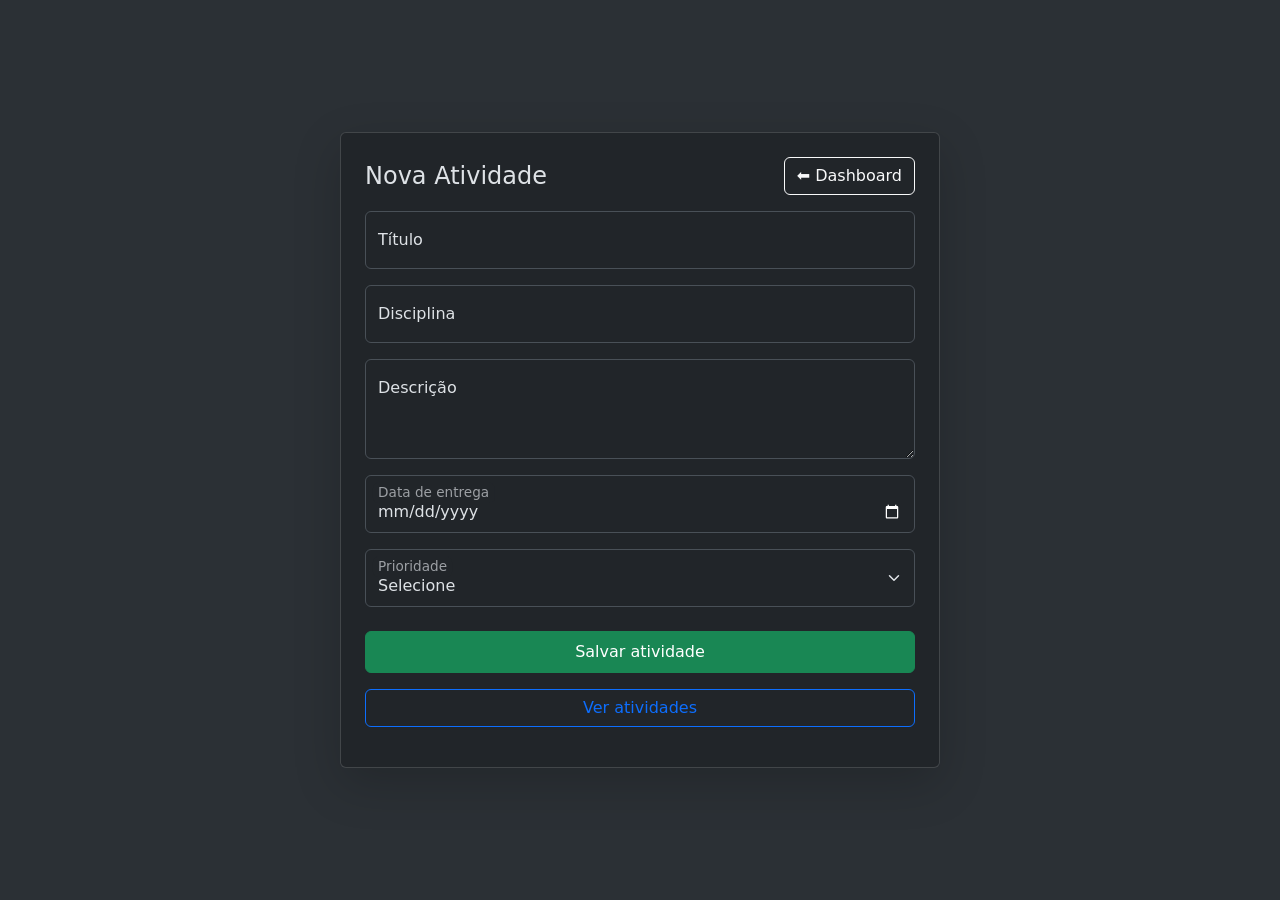
==== atividade.html @ e80ab1e5 "Add files via upload" ====
<!DOCTYPE html>
<html lang="pt-br" data-bs-theme="dark">
<head>
<meta charset="UTF-8">
<meta name="viewport" content="width=device-width, initial-scale=1.0">

<link href="https://cdn.jsdelivr.net/npm/bootstrap@5.3/dist/css/bootstrap.min.css" rel="stylesheet">

<title>Nova Atividade</title>

<style>
.card{
    max-width: 600px;
    margin: auto;
}
</style>

</head>

<body class="bg-body-tertiary d-flex align-items-center" style="min-height:100vh;">

<div class="container">

  <div class="card shadow-lg p-4">

    <!-- TOPO -->
    <div class="d-flex justify-content-between align-items-center mb-3">
      <h4 class="mb-0">Nova Atividade</h4>
      <a href="dashboard.html" class="btn btn-outline-light">⬅ Dashboard</a>
    </div>

    <!-- FORM -->
    <form onsubmit="salvarAtividade(event)">

      <div class="form-floating mb-3">
        <input type="text" class="form-control" id="titulo" placeholder="Título" required>
        <label for="titulo">Título</label>
      </div>

      <div class="form-floating mb-3">
        <input type="text" class="form-control" id="disciplina" placeholder="Disciplina" required>
        <label for="disciplina">Disciplina</label>
      </div>

      <div class="form-floating mb-3">
        <textarea class="form-control" id="descricao" placeholder="Descrição" style="height:100px"></textarea>
        <label for="descricao">Descrição</label>
      </div>

      <div class="form-floating mb-3">
        <input type="date" class="form-control" id="dataEntrega" required>
        <label for="dataEntrega">Data de entrega</label>
      </div>

      <div class="form-floating mb-4">
        <select class="form-select" id="prioridade" required>
          <option value="">Selecione</option>
          <option value="alta">Alta</option>
          <option value="media">Média</option>
          <option value="baixa">Baixa</option>
        </select>
        <label for="prioridade">Prioridade</label>
      </div>

      <button class="btn btn-success w-100 py-2">Salvar atividade</button>

      <!-- BOTÃO EXTRA -->
      <p class="mt-3 text-center">
        <a href="dashboard.html" class="btn btn-outline-primary w-100">Ver atividades</a>
      </p>

    </form>

  </div>

</div>

<script>
let editIndex = localStorage.getItem("editarIndex");

window.onload = function(){
    if(editIndex !== null){
        let atividades = JSON.parse(localStorage.getItem("atividades")) || [];
        let atividade = atividades[editIndex];

        document.getElementById("titulo").value = atividade.titulo;
        document.getElementById("disciplina").value = atividade.disciplina;
        document.getElementById("descricao").value = atividade.descricao;
        document.getElementById("dataEntrega").value = atividade.data;
        document.getElementById("prioridade").value = atividade.prioridade;

        document.querySelector("h4").innerText = "Editar Atividade";
    }
}

function salvarAtividade(event){
    event.preventDefault();

    let atividades = JSON.parse(localStorage.getItem("atividades")) || [];

    const atividade = {
        titulo: document.getElementById("titulo").value,
        disciplina: document.getElementById("disciplina").value,
        descricao: document.getElementById("descricao").value,
        data: document.getElementById("dataEntrega").value,
        prioridade: document.getElementById("prioridade").value
    };

    if(editIndex !== null){
        atividades[editIndex] = atividade;
        localStorage.removeItem("editarIndex");
        alert("Atividade atualizada com sucesso!");
    } else {
        atividades.push(atividade);
        alert("Atividade cadastrada com sucesso!");
    }

    localStorage.setItem("atividades", JSON.stringify(atividades));

    window.location.href = "dashboard.html";
}
</script>

</body>
</html>
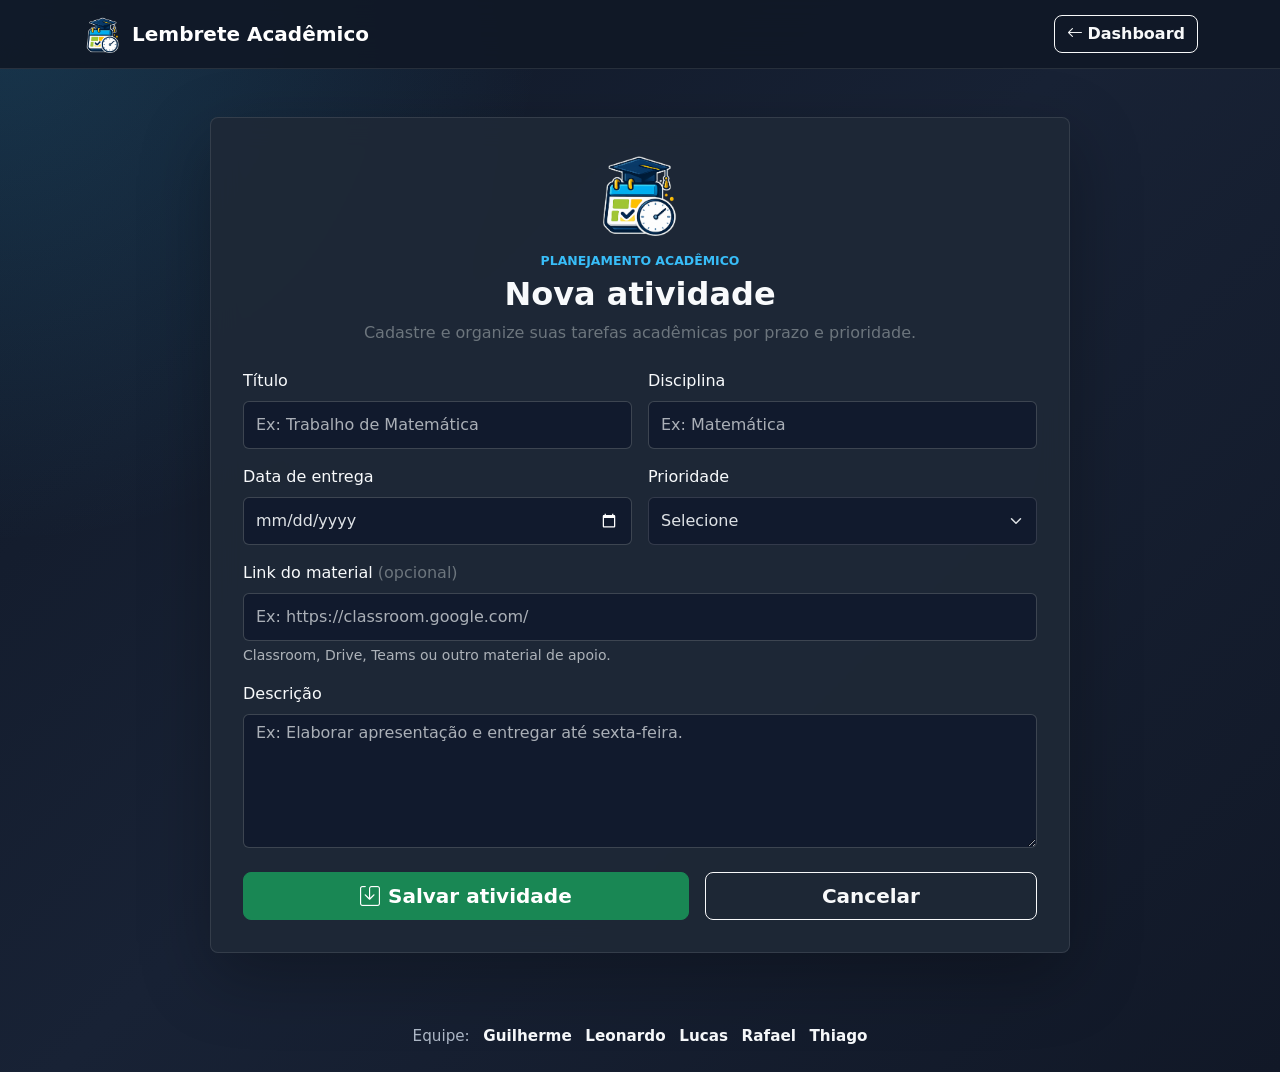
==== commit c62ccf29: "Add files via upload" ====
--- a/atividade.html
+++ b/atividade.html
@@ -1,125 +1,64 @@
-<!DOCTYPE html>
-<html lang="pt-br" data-bs-theme="dark">
-<head>
-<meta charset="UTF-8">
-<meta name="viewport" content="width=device-width, initial-scale=1.0">
+﻿<!DOCTYPE html>
+<html lang="pt-br" data-bs-theme="dark">
+<head>
+  <meta charset="UTF-8">
+  <meta name="viewport" content="width=device-width, initial-scale=1.0">
+  <title>Atividade | Sistema de Lembrete Acadêmico</title>
+  <link href="https://cdn.jsdelivr.net/npm/bootstrap@5.3.3/dist/css/bootstrap.min.css" rel="stylesheet">
+  <link href="https://cdn.jsdelivr.net/npm/bootstrap-icons@1.11.3/font/bootstrap-icons.min.css" rel="stylesheet">
+  <link href="style.css" rel="stylesheet">
+</head>
+<body class="app-page activity-page">
+  <nav class="navbar app-navbar"><div class="container-xl"><a class="navbar-brand d-flex align-items-center gap-2" href="dashboard.html"><img src="logo-icon.png" class="nav-logo" alt="Sistema de Lembrete Acadêmico"><span class="fw-bold">Lembrete Acadêmico</span></a><a href="dashboard.html" class="btn btn-outline-light"><i class="bi bi-arrow-left me-1"></i>Dashboard</a></div></nav>
+  <main class="container py-4 py-lg-5">
+    <section class="form-panel mx-auto">
+      <div class="text-center mb-4"><img src="logo-icon.png" class="form-logo mb-3" alt="Sistema de Lembrete Acadêmico"><p class="section-kicker mb-1">Planejamento acadêmico</p><h1 class="h2 fw-bold mb-2" id="tituloPagina">Nova atividade</h1><p class="text-secondary mb-0">Cadastre e organize suas tarefas acadêmicas por prazo e prioridade.</p></div>
+      <form id="formAtividade" class="needs-validation" novalidate>
+        <div class="row g-3">
+          <div class="col-md-6"><label class="form-label" for="titulo">Título</label><input type="text" class="form-control" id="titulo" placeholder="Ex: Trabalho de Matemática" required><div class="invalid-feedback">Informe o título da atividade.</div></div>
+          <div class="col-md-6"><label class="form-label" for="disciplina">Disciplina</label><input type="text" class="form-control" id="disciplina" placeholder="Ex: Matemática" required><div class="invalid-feedback">Informe a disciplina.</div></div>
+          <div class="col-md-6"><label class="form-label" for="data">Data de entrega</label><input type="date" class="form-control" id="data" required><div class="invalid-feedback">Informe a data de entrega.</div></div>
+          <div class="col-md-6"><label class="form-label" for="prioridade">Prioridade</label><select class="form-select" id="prioridade" required><option value="">Selecione</option><option value="Alta">Alta</option><option value="Média">Média</option><option value="Baixa">Baixa</option></select><div class="invalid-feedback">Selecione a prioridade.</div></div>
+          <div class="col-12"><label class="form-label" for="link">Link do material <span class="text-secondary">(opcional)</span></label><input type="url" class="form-control" id="link" placeholder="Ex: https://classroom.google.com/"><div class="form-text">Classroom, Drive, Teams ou outro material de apoio.</div></div>
+          <div class="col-12"><label class="form-label" for="descricao">Descrição</label><textarea class="form-control" id="descricao" rows="5" placeholder="Ex: Elaborar apresentação e entregar até sexta-feira." required></textarea><div class="invalid-feedback">Descreva a atividade.</div></div>
+        </div>
+        <div class="d-flex flex-column flex-sm-row gap-3 mt-4"><button type="submit" class="btn btn-success btn-lg flex-fill"><i class="bi bi-save me-2"></i>Salvar atividade</button><a href="dashboard.html" class="btn btn-outline-light btn-lg flex-fill">Cancelar</a></div>
+      </form>
+    </section>
+  </main>
+  <footer class="team-footer container-xl py-4">
+    <span>Equipe:</span>
+    <strong>Guilherme</strong>
+    <strong>Leonardo</strong>
+    <strong>Lucas</strong>
+    <strong>Rafael</strong>
+    <strong>Thiago</strong>
+  </footer>
+  <div class="modal fade" id="confirmarDataModal" tabindex="-1" aria-labelledby="confirmarDataTitulo" aria-hidden="true">
+    <div class="modal-dialog modal-dialog-centered">
+      <div class="modal-content">
+        <div class="modal-header border-secondary">
+          <h2 class="modal-title h5" id="confirmarDataTitulo"><i class="bi bi-exclamation-triangle text-warning me-2"></i>Confirmar data anterior</h2>
+          <button type="button" class="btn-close" data-bs-dismiss="modal" aria-label="Fechar"></button>
+        </div>
+        <div class="modal-body">
+          A data escolhida é anterior à data de hoje. Deseja manter essa data mesmo assim?
+        </div>
+        <div class="modal-footer border-secondary">
+          <button type="button" class="btn btn-outline-light" id="corrigirDataBtn">Corrigir data</button>
+          <button type="button" class="btn btn-warning" id="manterDataBtn">Manter mesmo assim</button>
+        </div>
+      </div>
+    </div>
+  </div>
+  <div class="toast-container position-fixed top-0 end-0 p-3" id="toastContainer"></div>
+  <script src="https://cdn.jsdelivr.net/npm/bootstrap@5.3.3/dist/js/bootstrap.bundle.min.js"></script>
+  <script src="js/app.js"></script>
+  <script src="js/activity.js"></script>
+</body>
+</html>
 
-<link href="https://cdn.jsdelivr.net/npm/bootstrap@5.3/dist/css/bootstrap.min.css" rel="stylesheet">
 
-<title>Nova Atividade</title>
 
-<style>
-.card{
-    max-width: 600px;
-    margin: auto;
-}
-</style>
 
-</head>
 
-<body class="bg-body-tertiary d-flex align-items-center" style="min-height:100vh;">
-
-<div class="container">
-
-  <div class="card shadow-lg p-4">
-
-    <!-- TOPO -->
-    <div class="d-flex justify-content-between align-items-center mb-3">
-      <h4 class="mb-0">Nova Atividade</h4>
-      <a href="dashboard.html" class="btn btn-outline-light">⬅ Dashboard</a>
-    </div>
-
-    <!-- FORM -->
-    <form onsubmit="salvarAtividade(event)">
-
-      <div class="form-floating mb-3">
-        <input type="text" class="form-control" id="titulo" placeholder="Título" required>
-        <label for="titulo">Título</label>
-      </div>
-
-      <div class="form-floating mb-3">
-        <input type="text" class="form-control" id="disciplina" placeholder="Disciplina" required>
-        <label for="disciplina">Disciplina</label>
-      </div>
-
-      <div class="form-floating mb-3">
-        <textarea class="form-control" id="descricao" placeholder="Descrição" style="height:100px"></textarea>
-        <label for="descricao">Descrição</label>
-      </div>
-
-      <div class="form-floating mb-3">
-        <input type="date" class="form-control" id="dataEntrega" required>
-        <label for="dataEntrega">Data de entrega</label>
-      </div>
-
-      <div class="form-floating mb-4">
-        <select class="form-select" id="prioridade" required>
-          <option value="">Selecione</option>
-          <option value="alta">Alta</option>
-          <option value="media">Média</option>
-          <option value="baixa">Baixa</option>
-        </select>
-        <label for="prioridade">Prioridade</label>
-      </div>
-
-      <button class="btn btn-success w-100 py-2">Salvar atividade</button>
-
-      <!-- BOTÃO EXTRA -->
-      <p class="mt-3 text-center">
-        <a href="dashboard.html" class="btn btn-outline-primary w-100">Ver atividades</a>
-      </p>
-
-    </form>
-
-  </div>
-
-</div>
-
-<script>
-let editIndex = localStorage.getItem("editarIndex");
-
-window.onload = function(){
-    if(editIndex !== null){
-        let atividades = JSON.parse(localStorage.getItem("atividades")) || [];
-        let atividade = atividades[editIndex];
-
-        document.getElementById("titulo").value = atividade.titulo;
-        document.getElementById("disciplina").value = atividade.disciplina;
-        document.getElementById("descricao").value = atividade.descricao;
-        document.getElementById("dataEntrega").value = atividade.data;
-        document.getElementById("prioridade").value = atividade.prioridade;
-
-        document.querySelector("h4").innerText = "Editar Atividade";
-    }
-}
-
-function salvarAtividade(event){
-    event.preventDefault();
-
-    let atividades = JSON.parse(localStorage.getItem("atividades")) || [];
-
-    const atividade = {
-        titulo: document.getElementById("titulo").value,
-        disciplina: document.getElementById("disciplina").value,
-        descricao: document.getElementById("descricao").value,
-        data: document.getElementById("dataEntrega").value,
-        prioridade: document.getElementById("prioridade").value
-    };
-
-    if(editIndex !== null){
-        atividades[editIndex] = atividade;
-        localStorage.removeItem("editarIndex");
-        alert("Atividade atualizada com sucesso!");
-    } else {
-        atividades.push(atividade);
-        alert("Atividade cadastrada com sucesso!");
-    }
-
-    localStorage.setItem("atividades", JSON.stringify(atividades));
-
-    window.location.href = "dashboard.html";
-}
-</script>
-
-</body>
-</html>
--- a/style.css
+++ b/style.css
@@ -0,0 +1,201 @@
+﻿:root {
+  --app-bg: #111827;
+  --app-surface: #1f2937;
+  --app-border: rgba(255, 255, 255, 0.1);
+  --app-text: #f8fafc;
+  --app-muted: #aeb8c7;
+  --app-primary: #38bdf8;
+  --app-success: #22c55e;
+  --app-warning: #f59e0b;
+  --app-danger: #ef4444;
+}
+* { box-sizing: border-box; }
+body {
+  min-height: 100vh;
+  color: var(--app-text);
+  background: radial-gradient(circle at top left, rgba(56, 189, 248, 0.18), transparent 34rem), linear-gradient(135deg, #101827 0%, #182235 48%, #111827 100%);
+}
+body.auth-page { display: flex; align-items: center; }
+.auth-shell { width: 100%; max-width: 1040px; padding-block: 2rem; }
+.auth-card, .hero-panel, .panel-card, .metric-card, .form-panel, .activity-card, .progress-card {
+  border: 1px solid var(--app-border);
+  background: rgba(31, 41, 55, 0.92);
+  box-shadow: 0 24px 70px rgba(0, 0, 0, 0.28);
+  backdrop-filter: blur(14px);
+}
+.auth-card { width: min(100%, 460px); margin-inline: auto; padding: clamp(1.5rem, 4vw, 2.5rem); border-radius: 8px; }
+.auth-card-wide { width: min(100%, 620px); }
+.brand-logo { width: 132px; height: 116px; object-fit: contain; object-position: center; border-radius: 8px; }
+.brand-kicker, .section-kicker { color: var(--app-primary); font-size: 0.78rem; font-weight: 700; letter-spacing: 0; text-transform: uppercase; }
+.form-control, .form-select { min-height: 48px; border-color: rgba(255, 255, 255, 0.14); background-color: rgba(15, 23, 42, 0.72); }
+.form-control:focus, .form-select:focus { border-color: var(--app-primary); box-shadow: 0 0 0 0.25rem rgba(56, 189, 248, 0.18); }
+.btn { font-weight: 700; border-radius: 8px; }
+.app-navbar { border-bottom: 1px solid var(--app-border); background: rgba(17, 24, 39, 0.92); backdrop-filter: blur(16px); }
+.nav-logo { width: 42px; height: 42px; border-radius: 8px; object-fit: contain; object-position: center; }
+.hero-panel, .panel-card, .form-panel { border-radius: 8px; padding: clamp(1.25rem, 3vw, 2rem); }
+.display-title { font-size: clamp(2rem, 4vw, 3.5rem); font-weight: 800; line-height: 1.05; }
+.progress-card { border-radius: 8px; padding: 1.25rem; background: rgba(15, 23, 42, 0.56); }
+.progress { height: 0.9rem; background-color: rgba(255, 255, 255, 0.12); }
+.metric-card { min-height: 150px; display: grid; align-content: center; gap: 0.25rem; padding: 1.25rem; border-radius: 8px; }
+.metric-card strong { font-size: clamp(1.8rem, 4vw, 2.6rem); line-height: 1; }
+.metric-card span:last-child { color: var(--app-muted); }
+.metric-icon { font-size: 1.4rem; }
+.sort-select { width: min(100%, 210px); }
+.activity-list { display: grid; gap: 1rem; }
+.activity-card { position: relative; overflow: hidden; border-radius: 8px; padding: 1.25rem; }
+.activity-card::before { content: ""; position: absolute; inset: 0 auto 0 0; width: 6px; background: var(--app-primary); }
+.activity-card.is-late::before { background: var(--app-danger); }
+.activity-card.is-done { opacity: 0.72; }
+.activity-card.is-done::before { background: var(--app-success); }
+.activity-card h3 { font-size: clamp(1.1rem, 2vw, 1.35rem); }
+.badge-prioridade { border-radius: 999px; padding: 0.48rem 0.75rem; }
+.prioridade-alta { background-color: rgba(239, 68, 68, 0.18); color: #fecaca; border: 1px solid rgba(239, 68, 68, 0.45); }
+.prioridade-media { background-color: rgba(245, 158, 11, 0.18); color: #fde68a; border: 1px solid rgba(245, 158, 11, 0.45); }
+.prioridade-baixa { background-color: rgba(34, 197, 94, 0.18); color: #bbf7d0; border: 1px solid rgba(34, 197, 94, 0.45); }
+.empty-state { padding: 3rem 1.5rem; text-align: center; border: 1px dashed rgba(255, 255, 255, 0.16); border-radius: 8px; background: rgba(15, 23, 42, 0.48); }
+.form-panel { max-width: 860px; }
+.form-logo { width: 96px; height: 86px; border-radius: 8px; object-fit: contain; object-position: center; }
+.toast { border: 1px solid var(--app-border); }
+@media (max-width: 575.98px) {
+  .navbar .container-xl { align-items: stretch; flex-direction: column; gap: 0.75rem; }
+  .navbar .d-flex, .navbar .btn { width: 100%; }
+  .navbar .d-flex { display: grid !important; grid-template-columns: 1fr 1fr; }
+  .sort-select { width: 100%; }
+  .activity-card .action-buttons { display: grid !important; grid-template-columns: repeat(auto-fit, minmax(44px, 1fr)); width: 100%; }
+}
+
+.team-footer {
+  display: flex;
+  justify-content: center;
+  align-items: center;
+  flex-wrap: wrap;
+  gap: 0.5rem 0.85rem;
+  color: var(--app-muted);
+  font-size: 0.95rem;
+}
+.team-footer strong {
+  color: var(--app-text);
+  font-weight: 700;
+}
+.auth-footer {
+  position: fixed;
+  left: 0;
+  right: 0;
+  bottom: 1rem;
+  padding-inline: 1rem;
+}
+@media (max-width: 575.98px) {
+  body.auth-page {
+    align-items: flex-start;
+    padding-bottom: 5.5rem;
+  }
+  .auth-footer {
+    position: static;
+    margin-top: -1rem;
+    padding-bottom: 1.25rem;
+  }
+}
+
+
+.deadline-badge {
+  display: inline-flex;
+  align-items: center;
+  gap: 0.35rem;
+  border: 1px solid rgba(255, 255, 255, 0.14);
+  border-radius: 999px;
+  padding: 0.4rem 0.65rem;
+  font-weight: 700;
+}
+.deadline-ok { color: #bae6fd; background: rgba(14, 165, 233, 0.14); }
+.deadline-soon { color: #fde68a; background: rgba(245, 158, 11, 0.14); }
+.deadline-late { color: #fecaca; background: rgba(239, 68, 68, 0.14); }
+.deadline-done { color: #bbf7d0; background: rgba(34, 197, 94, 0.14); }
+
+.theme-toggle {
+  position: fixed;
+  right: 1rem;
+  bottom: 1rem;
+  z-index: 1050;
+  width: 46px;
+  height: 46px;
+  display: grid;
+  place-items: center;
+  color: var(--app-text);
+  border: 1px solid var(--app-border);
+  background: var(--app-surface);
+  box-shadow: 0 10px 30px rgba(0, 0, 0, 0.28);
+}
+.about-hero {
+  display: grid;
+  grid-template-columns: 180px 1fr;
+  align-items: center;
+  gap: 2rem;
+  padding: clamp(1.5rem, 4vw, 3rem);
+  border-bottom: 1px solid var(--app-border);
+}
+.about-logo { width: 180px; max-width: 100%; }
+.about-icon { font-size: 2rem; }
+.tech-badge {
+  padding: 0.5rem 0.75rem;
+  border: 1px solid var(--app-border);
+  border-radius: 999px;
+  background: rgba(56, 189, 248, 0.1);
+  font-weight: 700;
+}
+.team-grid {
+  display: grid;
+  grid-template-columns: repeat(5, minmax(0, 1fr));
+  gap: 1rem;
+}
+.team-member {
+  min-height: 120px;
+  display: grid;
+  place-items: center;
+  align-content: center;
+  gap: 0.65rem;
+  border: 1px solid var(--app-border);
+  border-radius: 8px;
+  background: rgba(15, 23, 42, 0.4);
+}
+.team-member i { font-size: 2rem; color: var(--app-primary); }
+
+[data-bs-theme="light"] {
+  --app-bg: #eef2f7;
+  --app-surface: #ffffff;
+  --app-border: rgba(15, 23, 42, 0.14);
+  --app-text: #172033;
+  --app-muted: #5f6b7a;
+}
+[data-bs-theme="light"] body {
+  background: radial-gradient(circle at top left, rgba(14, 165, 233, 0.13), transparent 32rem), linear-gradient(135deg, #f8fafc 0%, #e9eff7 52%, #f5f7fb 100%);
+}
+[data-bs-theme="light"] .auth-card,
+[data-bs-theme="light"] .hero-panel,
+[data-bs-theme="light"] .panel-card,
+[data-bs-theme="light"] .metric-card,
+[data-bs-theme="light"] .form-panel,
+[data-bs-theme="light"] .activity-card,
+[data-bs-theme="light"] .progress-card {
+  background: rgba(255, 255, 255, 0.94);
+  box-shadow: 0 20px 55px rgba(30, 41, 59, 0.12);
+}
+[data-bs-theme="light"] .app-navbar { background: rgba(255, 255, 255, 0.94); }
+[data-bs-theme="light"] .form-control,
+[data-bs-theme="light"] .form-select { background-color: rgba(255, 255, 255, 0.9); }
+[data-bs-theme="light"] .progress-card,
+[data-bs-theme="light"] .empty-state,
+[data-bs-theme="light"] .team-member { background: rgba(226, 232, 240, 0.55); }
+[data-bs-theme="light"] .btn-outline-light { color: #263244; border-color: #64748b; }
+[data-bs-theme="light"] .link-light { color: #0369a1 !important; }
+
+@media (max-width: 767.98px) {
+  .about-hero { grid-template-columns: 1fr; text-align: center; }
+  .about-logo { margin-inline: auto; }
+  .team-grid { grid-template-columns: repeat(2, minmax(0, 1fr)); }
+}
+@media (max-width: 575.98px) {
+  .navbar .d-flex { grid-template-columns: repeat(auto-fit, minmax(120px, 1fr)); }
+  .team-grid { grid-template-columns: 1fr; }
+  .theme-toggle { bottom: 0.75rem; right: 0.75rem; }
+}
+
